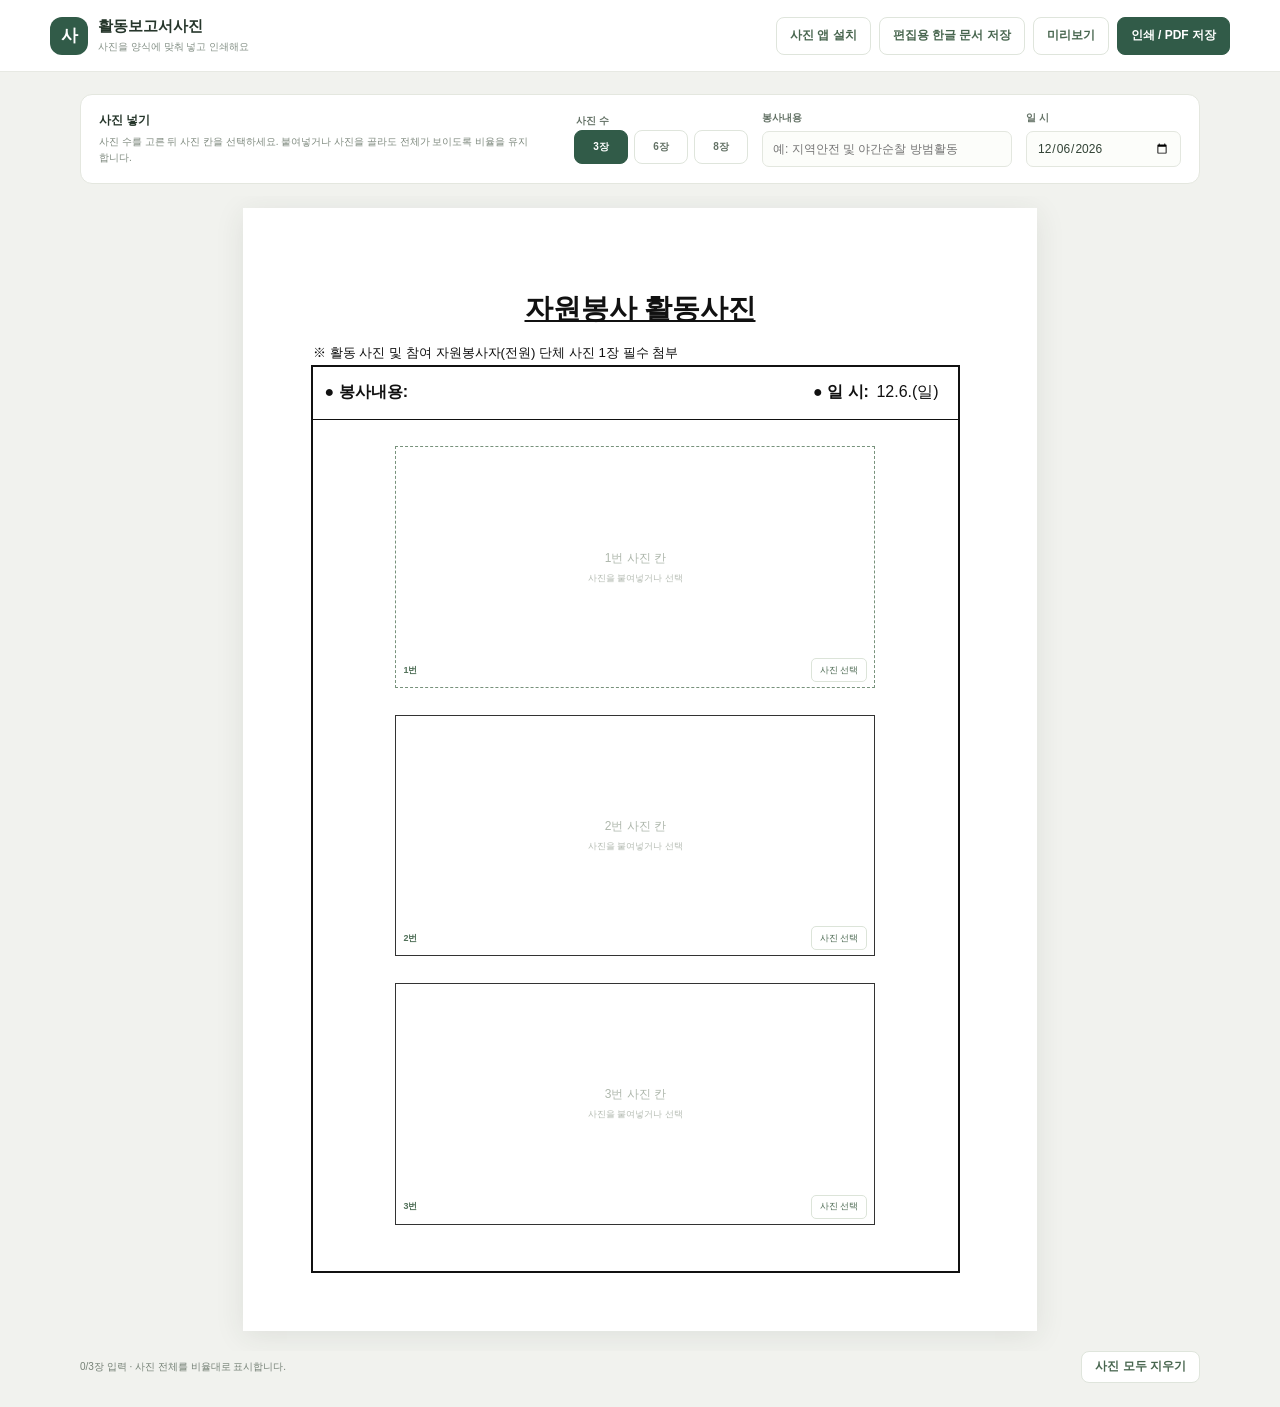
==== activity-report-photo.html @ ba4e555d "Set activity and date text to Nanum Gothic 12 pt" ====
<!doctype html>
<html lang="ko">
<head>
  <meta charset="utf-8">
  <meta name="viewport" content="width=device-width,initial-scale=1">
  <meta name="theme-color" content="#f1f2ee">
  <title>활동보고서사진</title>
  <link rel="manifest" href="./activity-report-photo-manifest.json">
  <link rel="icon" href="./photo-install/icon-192.png?v=20261103-letters" type="image/png">
  <link rel="apple-touch-icon" href="./photo-install/icon-180.png?v=20261103-letters">
  <meta name="apple-mobile-web-app-capable" content="yes">
  <meta name="apple-mobile-web-app-title" content="활동보고서사진">
  <link rel="stylesheet" href="./photo-install/install.css?v=20261103-1">
  <script defer src="./photo-install/install.js?v=20261103-1"></script>
  <style>
    *{box-sizing:border-box}body{margin:0;background:#f1f2ee;color:#26362b;font-family:Arial,"Malgun Gothic",sans-serif}.toolbar{height:72px;display:flex;align-items:center;gap:22px;padding:0 max(20px,calc((100vw - 1180px)/2));background:#fff;border-bottom:1px solid #e7e9e3}.brand{display:flex;align-items:center;gap:10px;margin-right:auto}.brand-mark{display:grid;place-items:center;width:38px;height:38px;border-radius:12px;background:#315b48;color:#fff;font-size:17px;font-weight:700}.brand b,.brand small{display:block}.brand b{font-size:15px}.brand small{margin-top:4px;color:#849086;font-size:10px}.actions{display:flex;gap:8px}.btn{min-height:38px;display:inline-flex;align-items:center;justify-content:center;gap:7px;padding:0 13px;border:1px solid #dfe5dc;border-radius:8px;background:#fff;color:#48664f;font-size:12px;font-weight:650;cursor:pointer}.btn.primary{border-color:#315b48;background:#315b48;color:#fff}.settings{width:min(1120px,calc(100% - 40px));display:flex;align-items:end;gap:14px;margin:22px auto 12px;padding:16px 18px;border:1px solid #e4e7df;border-radius:12px;background:#fff}.settings-intro{display:grid;gap:5px;align-self:center;min-width:250px;margin-right:auto}.settings-intro b{font-size:12px}.settings-intro small{max-width:430px;color:#7e897e;font-size:10px;line-height:1.6}.settings label{display:grid;gap:6px;min-width:250px}.settings label span{font-size:10px;font-weight:650;color:#647266}.settings input{height:36px;padding:0 10px;border:1px solid #e3e7df;border-radius:7px;background:#fcfdfa;color:#314235;font:inherit;font-size:12px}.settings .date{min-width:155px}.message{width:min(1120px,calc(100% - 40px));margin:0 auto 8px;color:#53745a;font-size:11px}.canvas-wrap{display:flex;justify-content:center;overflow:auto;padding:12px 18px 20px}.page{width:210mm;min-width:210mm;height:297mm;padding:20mm 18mm 15mm;background:#fff;color:#111;box-shadow:0 5px 28px #28362a18}.page h1{height:13mm;margin:0 0 2.5mm;text-align:center;font-family:"함초롬바탕","함초롱바탕","HCR Batang",Batang,"바탕",serif;font-size:21pt;line-height:13mm;text-decoration:underline;text-underline-offset:2px}.frame{height:246mm;border:2px solid #111}.heading{min-height:14mm;display:grid;grid-template-columns:minmax(0,1fr) 38mm;align-items:center;padding:1mm 1mm 1mm 3mm;border-bottom:1px solid #111;font-family:"나눔고딕","Nanum Gothic",sans-serif;font-size:12pt}.heading>div{display:flex;align-items:center;gap:2mm;min-width:0}.heading b{flex-shrink:0}.heading>div:first-child span{overflow-wrap:anywhere;white-space:normal}.heading>div:last-child{justify-content:flex-end;white-space:nowrap;padding-right:4mm}.slots{height:calc(100% - 14mm);display:flex;flex-direction:column;align-items:center;gap:7mm;padding:0}.slot{position:relative;width:127mm;height:64mm;display:grid;place-items:center;overflow:hidden;border:1px solid #333;background:#fff}.slot:first-child{margin-top:7mm}.slot:nth-child(2){height:64mm}.slot.active:not(.filled){border-style:dashed;border-color:#78927c}.slot img{display:block;width:auto;height:64mm;max-width:100%;max-height:100%;object-fit:contain}.empty{position:absolute;inset:0;display:flex;flex-direction:column;align-items:center;justify-content:center;gap:5px;color:#afb8ad}.empty span{font-size:12px}.empty small{color:#b4bbb2;font-size:9px}.slot-controls{position:absolute;left:0;right:0;bottom:0;display:flex;align-items:center;gap:5px;padding:5px 7px;background:#ffffffef}.slot-controls b{margin-right:auto;color:#52715a;font-size:9px}.slot-controls button{height:24px;padding:0 8px;border:1px solid #dce4d9;border-radius:5px;background:#fff;color:#4c6952;font-size:9px;cursor:pointer}.footer{width:min(1120px,calc(100% - 40px));display:flex;align-items:center;gap:15px;margin:0 auto 24px;color:#758176;font-size:10px}.reset{margin-left:auto;min-height:32px}.preview-bottom[hidden]{display:none}.preview-bottom{position:fixed;right:24px;bottom:20px;z-index:5;display:flex;gap:8px;padding:8px;border:1px solid #e3e7df;border-radius:12px;background:#ffffffed;box-shadow:0 5px 24px #26362416}.is-preview .settings,.is-preview .message,.is-preview .footer{display:none}.is-preview .slot.active:not(.filled){border-style:solid;border-color:#333}.is-preview .empty{display:none}
    @media(max-width:900px){.settings{flex-wrap:wrap;align-items:stretch}.settings-intro{width:100%}.settings label{flex:1;min-width:200px}.settings .date{min-width:155px}.toolbar{padding:0 14px;gap:10px}.actions{gap:5px}.btn{padding:0 9px;font-size:10px}.canvas-wrap{justify-content:flex-start}}
    .photo-count-select{display:grid;gap:7px;margin:0;padding:0;border:0;align-self:center}
    .photo-count-select legend{margin-bottom:2px;color:#647266;font-size:10px;font-weight:650}
    .photo-count-options{display:flex;gap:6px}
    .photo-count-options label{min-width:0;padding:0;border:0}
    .photo-count-options input{position:absolute;opacity:0;pointer-events:none}
    .photo-count-options span{display:inline-flex;min-width:54px;min-height:34px;align-items:center;justify-content:center;padding:0 12px;border:1px solid #dfe5dc;border-radius:8px;background:#fff;color:#48664f;font-size:12px;font-weight:650;cursor:pointer}
    .photo-count-options input:checked+span{border-color:#315b48;background:#315b48;color:#fff}
    .photo-count-options input:focus-visible+span{outline:2px solid #86a795;outline-offset:2px}
    #pages{display:contents}
    .page.grid-page{padding:20mm 18mm 15mm}
    .page.grid-page .frame{height:246mm}
    .page.grid-page .slots{height:calc(100% - 14mm);display:grid;grid-template-columns:repeat(2,minmax(0,1fr));align-content:start;gap:5mm;padding:6mm 5mm}
    .page.grid-page .slot{width:100%;height:63mm;margin-top:0}
    .page.grid-page.mode-8 .slot{height:44mm}
    .page.grid-page .slot img{width:100%;height:100%;max-width:100%;max-height:100%;object-fit:contain}
    /* The 6-photo sheet is the same table as the 8-photo sheet without its last row. */
    .page.grid-page .frame{height:auto}
    .page.grid-page .slots{height:auto;grid-auto-rows:41mm;gap:5mm 10mm;padding:6mm 10mm;border:0}
    .page.grid-page .slot{height:41mm!important;margin:0;border:1px solid #333}
    .page.grid-page .slot.active:not(.filled){background:#f7fbf7;outline:0}
    @media(max-width:640px){.photo-count-select{width:100%}.photo-count-options{width:100%}.photo-count-options label{flex:1}.photo-count-options span{width:100%}.toolbar{height:64px}.brand b{font-size:12px}.brand small{font-size:8px}.brand-mark{width:32px;height:32px}.settings{width:calc(100% - 24px);padding:13px;gap:10px}.settings label{min-width:180px}.settings .date{min-width:140px}.footer{width:calc(100% - 24px);align-items:flex-start;flex-direction:column}.reset{margin:0}}
    @media print{@page{size:A4 portrait;margin:0}body{background:#fff}.screen-only{display:none!important}.canvas-wrap{display:block;overflow:visible;padding:0}.page{width:210mm;min-width:0;height:297mm;margin:0;padding:20mm 18mm 15mm;box-shadow:none;page-break-after:always;break-after:page}.page.grid-page{width:210mm;height:297mm;margin:0;padding:20mm 18mm 15mm;page-break-after:always;break-after:page}.page.grid-page .frame{height:auto}.page:last-child{page-break-after:auto;break-after:auto}.frame{height:246mm}.empty{display:none!important}.page.grid-page .slot.active:not(.filled){outline:0}}
  .page:not(.grid-page) .frame{width:171.55mm;height:240.40mm;max-width:100%}
  .report-note{margin:0;padding-left:0.5mm;font:10pt/6mm "나눔고딕","Nanum Gothic","Malgun Gothic",sans-serif}
  </style>
</head>
<body>
  <header class="toolbar screen-only">
    <div class="brand"><span class="brand-mark">사</span><div><b>활동보고서사진</b><small>사진을 양식에 맞춰 넣고 인쇄해요</small></div></div>
    <div class="actions"><button class="btn" id="install-photo-app" type="button">사진 앱 설치</button><button class="btn" id="download-hangul">편집용 한글 문서 저장</button><button class="btn" id="preview">미리보기</button><button class="btn primary" id="print">인쇄 / PDF 저장</button></div>
  </header>
  <section class="settings screen-only">
    <div class="settings-intro"><b>사진 넣기</b><small>사진 수를 고른 뒤 사진 칸을 선택하세요. 붙여넣거나 사진을 골라도 전체가 보이도록 비율을 유지합니다.</small></div>
    <fieldset class="photo-count-select"><legend>사진 수</legend><div class="photo-count-options" role="radiogroup" aria-label="사진 수 선택"><label><input type="radio" name="photo-count" value="3" checked><span>3장</span></label><label><input type="radio" name="photo-count" value="6"><span>6장</span></label><label><input type="radio" name="photo-count" value="8"><span>8장</span></label></div></fieldset>
    <label><span>봉사내용</span><input id="activity" placeholder="예: 지역안전 및 야간순찰 방범활동"></label>
    <label class="date"><span>일 시</span><input id="date" type="date"></label>
  </section>
  <p class="message screen-only" id="message" role="status"></p>
  <div class="canvas-wrap"><div id="pages"></div></div>
  <footer class="footer screen-only"><span id="count">0/3장 입력 · 사진은 원본 비율을 유지합니다.</span><button class="btn reset" id="clear">사진 모두 지우기</button></footer>
  <div class="preview-bottom screen-only" id="preview-actions" hidden><button class="btn" id="back-to-edit">미리보기 닫기</button><button class="btn primary" id="print-preview">인쇄 / PDF 저장</button></div>
  <dialog id="photo-install-help" class="photo-install-help screen-only" aria-labelledby="photo-install-title">
    <h2 id="photo-install-title">활동보고서사진 설치</h2>
    <p id="photo-install-status" role="status"></p>
    <p>컴퓨터: Chrome 또는 Edge의 주소창 설치 아이콘이나 메뉴에서 ‘앱 설치’를 선택하세요.</p>
    <p>아이폰·아이패드: Safari에서 이 페이지를 열고 ‘공유 → 홈 화면에 추가’를 선택하세요.</p>
    <p>안드로이드: Chrome 메뉴의 ‘앱 설치’ 또는 ‘홈 화면에 추가’를 선택하세요.</p>
    <button id="photo-install-close" class="btn" type="button">닫기</button>
  </dialog>
  <script>
    (()=>{
      const pageHost=document.getElementById('pages'),activity=document.getElementById('activity'),date=document.getElementById('date'),message=document.getElementById('message'),count=document.getElementById('count');
      const countChoices=Array.from(document.querySelectorAll('input[name="photo-count"]'));
      let photos=Array(8).fill(null),active=0,preview=false,photoCount=3;
      const localDate=()=>{const d=new Date();return `${d.getFullYear()}-${String(d.getMonth()+1).padStart(2,'0')}-${String(d.getDate()).padStart(2,'0')}`};
      date.value=localDate();
      const say=text=>{message.textContent=text};
      const make=(tag,className,text)=>{const element=document.createElement(tag);if(className)element.className=className;if(text!==undefined)element.textContent=text;return element};
      const formatDate=()=>{if(!date.value)return '';const [year,month,day]=date.value.split('-').map(Number);const weekday=['일','월','화','수','목','금','토'][new Date(year,month-1,day).getDay()];return `${month}.${day}.(${weekday})`};
      const render=()=>{
        photoCount=Number(countChoices.find(choice=>choice.checked)?.value||3);
        if(active>=photoCount)active=0;
        const article=make('article',`page${photoCount===3?'':` grid-page mode-${photoCount}`}`);
        article.setAttribute('aria-label',`활동보고서 사진 ${photoCount}장 인쇄 미리보기`);
        article.append(make('h1','', '자원봉사 활동사진'));
        if(photoCount===3) article.append(make('p','report-note','※ 활동 사진 및 참여 자원봉사자(전원) 단체 사진 1장 필수 첨부'));
        const frame=make('section','frame');
        const heading=make('header','heading');
        const activityLine=make('div');activityLine.append(make('b','', '● 봉사내용:'),make('span','',activity.value));
        const dateLine=make('div');dateLine.append(make('b','', '● 일 시:'),make('span','',formatDate()));
        heading.append(activityLine,dateLine);frame.append(heading);
        const slots=make('div','slots');
        for(let index=0;index<photoCount;index++){
          const photo=photos[index],box=make('div',`slot${active===index?' active':''}${photo?' filled':''}`);
          box.addEventListener('click',()=>{active=index;render()});
          box.addEventListener('dragover',event=>event.preventDefault());
          box.addEventListener('drop',event=>{event.preventDefault();const file=Array.from(event.dataTransfer.files).find(item=>item.type.startsWith('image/'));if(file)place(file,index)});
          if(photo){const img=make('img');img.src=photo.url;img.alt=`${index+1}번 활동 사진`;box.append(img)}
          else{const empty=make('div','empty');empty.append(make('span','',`${index+1}번 사진 칸`),make('small','screen-only','사진을 붙여넣거나 선택'));box.append(empty)}
          if(!preview){
            const tools=make('div','slot-controls screen-only');tools.append(make('b','',`${index+1}번`));
            const pick=make('button','', '사진 선택');pick.addEventListener('click',event=>{event.stopPropagation();active=index;const input=document.createElement('input');input.type='file';input.accept='image/jpeg,image/png,image/webp';input.onchange=()=>{if(input.files[0])place(input.files[0],index)};input.click()});tools.append(pick);
            if(photo){const remove=make('button','', '삭제');remove.addEventListener('click',event=>{event.stopPropagation();URL.revokeObjectURL(photo.url);photos[index]=null;render()});tools.append(remove)}
            box.append(tools);
          }
          slots.append(box);
        }
        frame.append(slots);article.append(frame);pageHost.replaceChildren(article);
        const filled=photos.slice(0,photoCount).filter(Boolean).length;
        count.textContent=`${filled}/${photoCount}장 입력 · 사진 전체를 비율대로 표시합니다.`;
      };
      const place=(file,index)=>{if(!file.type.startsWith('image/'))return say('이미지 사진을 선택해 주세요.');if(photos[index])URL.revokeObjectURL(photos[index].url);photos[index]={url:URL.createObjectURL(file),name:file.name};active=index;render();say(`${index+1}번 사진 칸에 넣었습니다.`)};
      document.getElementById('download-hangul').addEventListener('click',async()=>{const button=document.getElementById('download-hangul');button.disabled=true;say('한글 문서를 만들고 있어요.');try{const {saveHangul}=await import('./photo-hwpx-export.js?v=cell-nanum12');await saveHangul({photos:photos.slice(0,photoCount),count:photoCount,activity:activity.value,date:formatDate()});say('한글 문서를 저장했어요.');}catch(error){console.error(error);say('한글 문서를 만들지 못했어요. 다시 시도해 주세요.')}finally{button.disabled=false}});
      document.addEventListener('paste',event=>{const file=Array.from(event.clipboardData.items).find(item=>item.type.startsWith('image/'))?.getAsFile();if(file){event.preventDefault();place(file,active)}});
      activity.addEventListener('input',render);date.addEventListener('input',render);countChoices.forEach(choice=>choice.addEventListener('change',()=>{active=0;render();say(`${choice.value}장 사진 양식으로 바꿨습니다.`)}));
      const toggle=()=>{preview=!preview;document.body.classList.toggle('is-preview',preview);document.getElementById('preview-actions').hidden=!preview;document.getElementById('preview').textContent=preview?'편집으로':'미리보기';render()};
      document.getElementById('preview').addEventListener('click',toggle);document.getElementById('back-to-edit').addEventListener('click',toggle);document.getElementById('print').addEventListener('click',()=>window.print());document.getElementById('print-preview').addEventListener('click',()=>window.print());
      document.getElementById('clear').addEventListener('click',()=>{photos.forEach(photo=>photo&&URL.revokeObjectURL(photo.url));photos=Array(8).fill(null);render();say('사진을 모두 지웠습니다.')});
      render();
    })();
  </script>
</body>
</html>
---- photo-install/install.css ----
.photo-install-help{width:min(440px,calc(100vw - 32px));padding:24px;border:1px solid #d6e0d8;border-radius:14px;color:#26362b;background:#fff;box-shadow:0 16px 60px #162c2840}.photo-install-help::backdrop{background:#142c2780}.photo-install-help h2{margin:0 0 12px;font-size:20px}.photo-install-help p{font-size:14px;line-height:1.7}.photo-install-help .btn{margin-top:8px}.photo-install-help:focus-visible{outline:2px solid #315b48}
.btn#install-photo-app[hidden]{display:none}
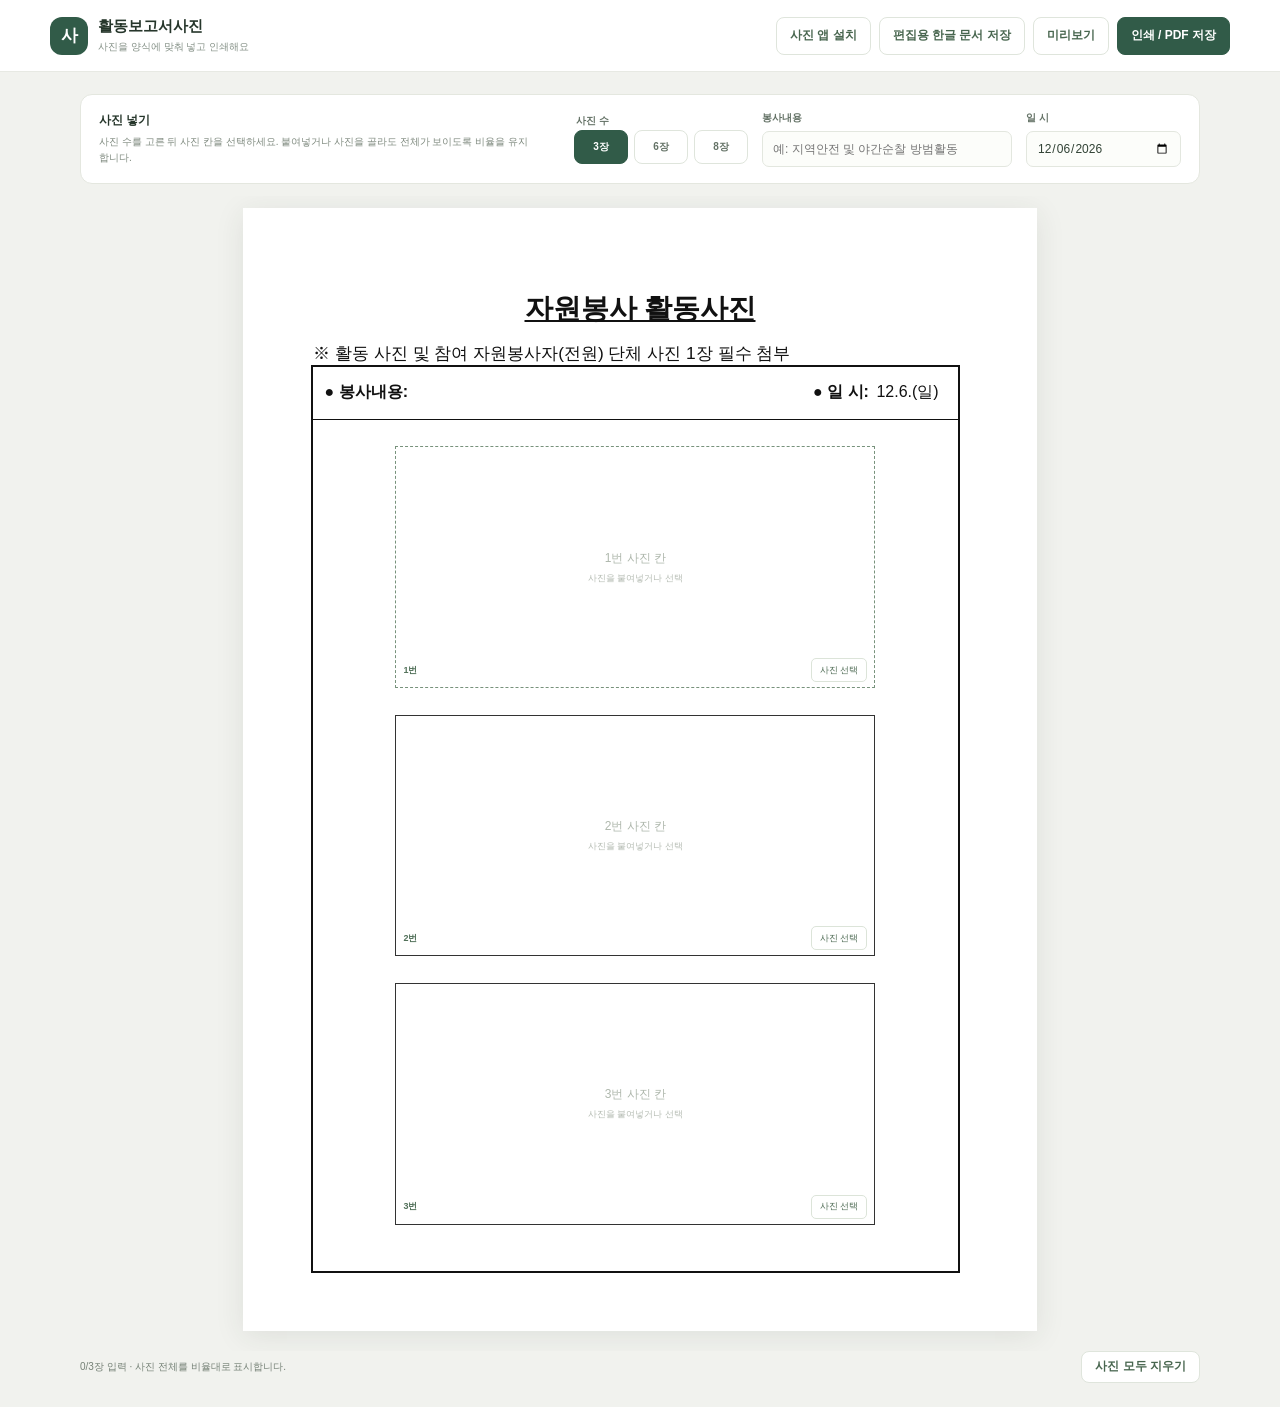
==== commit cca2c8b0: "Use Nanum Gothic 13 pt for the required group photo note" ====
--- a/activity-report-photo.html
+++ b/activity-report-photo.html
@@ -38,7 +38,7 @@
     @media(max-width:640px){.photo-count-select{width:100%}.photo-count-options{width:100%}.photo-count-options label{flex:1}.photo-count-options span{width:100%}.toolbar{height:64px}.brand b{font-size:12px}.brand small{font-size:8px}.brand-mark{width:32px;height:32px}.settings{width:calc(100% - 24px);padding:13px;gap:10px}.settings label{min-width:180px}.settings .date{min-width:140px}.footer{width:calc(100% - 24px);align-items:flex-start;flex-direction:column}.reset{margin:0}}
     @media print{@page{size:A4 portrait;margin:0}body{background:#fff}.screen-only{display:none!important}.canvas-wrap{display:block;overflow:visible;padding:0}.page{width:210mm;min-width:0;height:297mm;margin:0;padding:20mm 18mm 15mm;box-shadow:none;page-break-after:always;break-after:page}.page.grid-page{width:210mm;height:297mm;margin:0;padding:20mm 18mm 15mm;page-break-after:always;break-after:page}.page.grid-page .frame{height:auto}.page:last-child{page-break-after:auto;break-after:auto}.frame{height:246mm}.empty{display:none!important}.page.grid-page .slot.active:not(.filled){outline:0}}
   .page:not(.grid-page) .frame{width:171.55mm;height:240.40mm;max-width:100%}
-  .report-note{margin:0;padding-left:0.5mm;font:10pt/6mm "나눔고딕","Nanum Gothic","Malgun Gothic",sans-serif}
+  .report-note{margin:0;padding-left:0.5mm;font:13pt/6mm "나눔고딕","Nanum Gothic","Malgun Gothic",sans-serif}
   </style>
 </head>
 <body>
@@ -107,7 +107,7 @@
         count.textContent=`${filled}/${photoCount}장 입력 · 사진 전체를 비율대로 표시합니다.`;
       };
       const place=(file,index)=>{if(!file.type.startsWith('image/'))return say('이미지 사진을 선택해 주세요.');if(photos[index])URL.revokeObjectURL(photos[index].url);photos[index]={url:URL.createObjectURL(file),name:file.name};active=index;render();say(`${index+1}번 사진 칸에 넣었습니다.`)};
-      document.getElementById('download-hangul').addEventListener('click',async()=>{const button=document.getElementById('download-hangul');button.disabled=true;say('한글 문서를 만들고 있어요.');try{const {saveHangul}=await import('./photo-hwpx-export.js?v=cell-nanum12');await saveHangul({photos:photos.slice(0,photoCount),count:photoCount,activity:activity.value,date:formatDate()});say('한글 문서를 저장했어요.');}catch(error){console.error(error);say('한글 문서를 만들지 못했어요. 다시 시도해 주세요.')}finally{button.disabled=false}});
+      document.getElementById('download-hangul').addEventListener('click',async()=>{const button=document.getElementById('download-hangul');button.disabled=true;say('한글 문서를 만들고 있어요.');try{const {saveHangul}=await import('./photo-hwpx-export.js?v=cell-note13pt');await saveHangul({photos:photos.slice(0,photoCount),count:photoCount,activity:activity.value,date:formatDate()});say('한글 문서를 저장했어요.');}catch(error){console.error(error);say('한글 문서를 만들지 못했어요. 다시 시도해 주세요.')}finally{button.disabled=false}});
       document.addEventListener('paste',event=>{const file=Array.from(event.clipboardData.items).find(item=>item.type.startsWith('image/'))?.getAsFile();if(file){event.preventDefault();place(file,active)}});
       activity.addEventListener('input',render);date.addEventListener('input',render);countChoices.forEach(choice=>choice.addEventListener('change',()=>{active=0;render();say(`${choice.value}장 사진 양식으로 바꿨습니다.`)}));
       const toggle=()=>{preview=!preview;document.body.classList.toggle('is-preview',preview);document.getElementById('preview-actions').hidden=!preview;document.getElementById('preview').textContent=preview?'편집으로':'미리보기';render()};
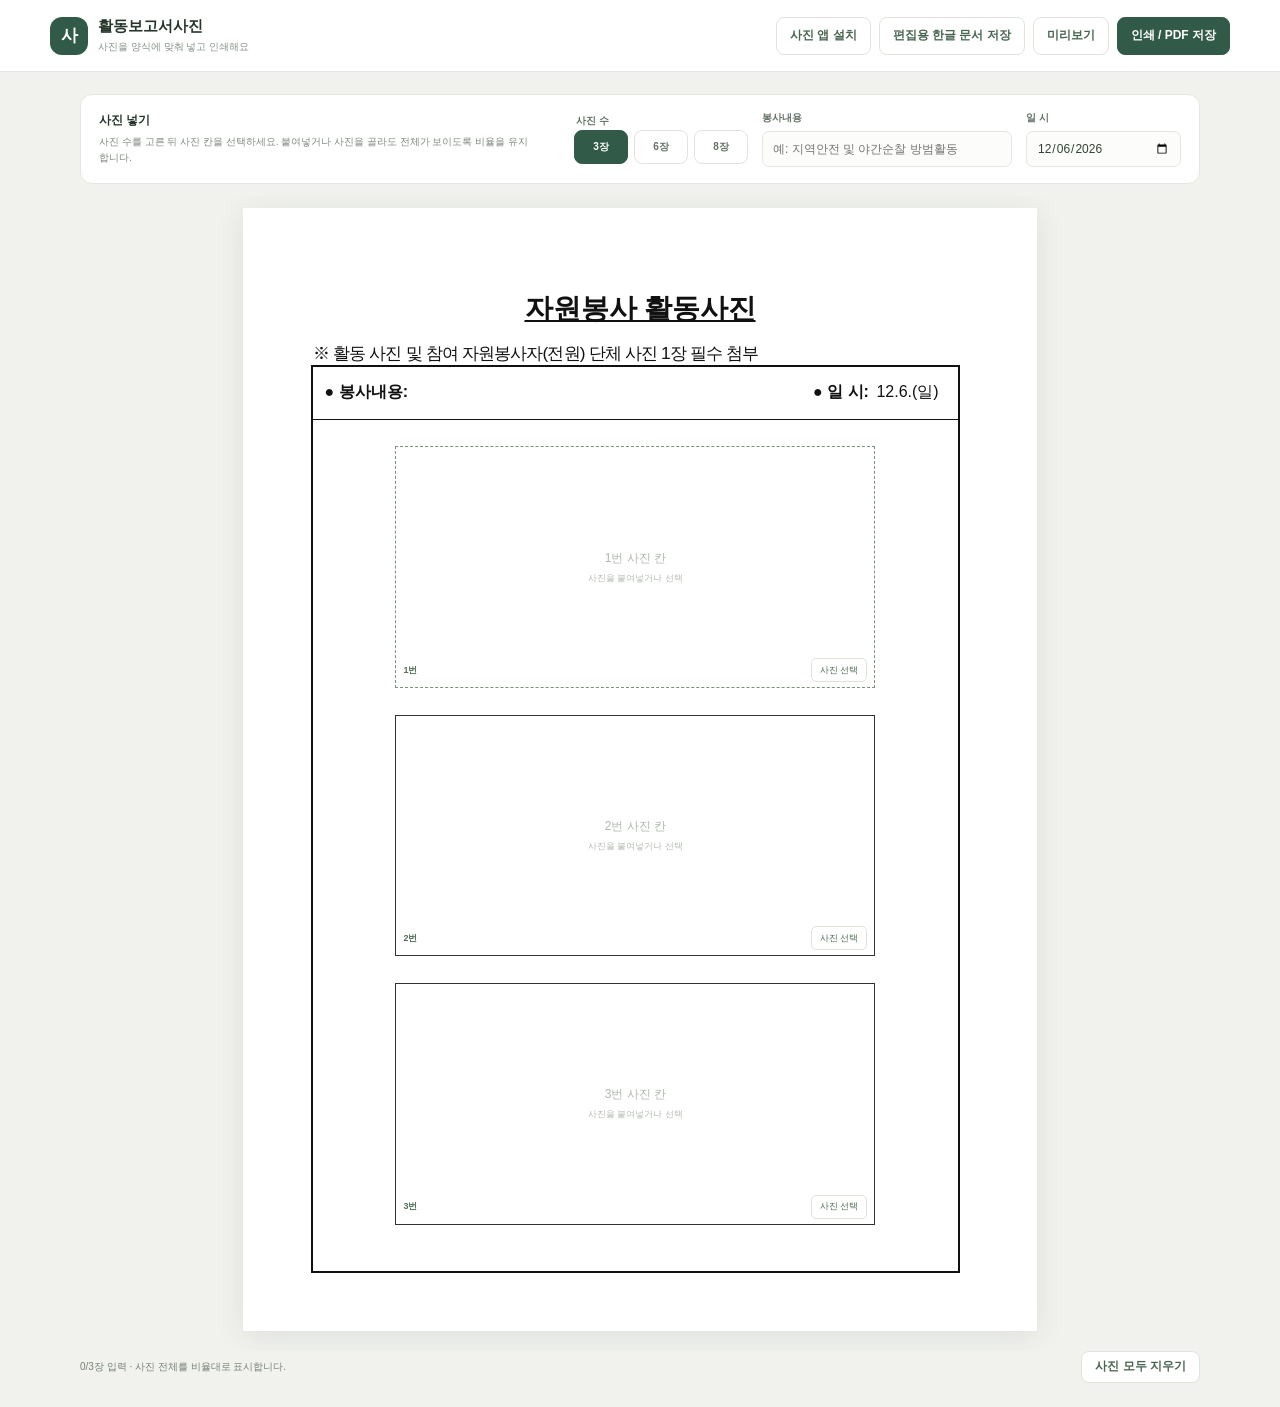
==== commit c3c3f0c4: "Match attachment note tracking to the original activity photo form" ====
--- a/activity-report-photo.html
+++ b/activity-report-photo.html
@@ -38,7 +38,7 @@
     @media(max-width:640px){.photo-count-select{width:100%}.photo-count-options{width:100%}.photo-count-options label{flex:1}.photo-count-options span{width:100%}.toolbar{height:64px}.brand b{font-size:12px}.brand small{font-size:8px}.brand-mark{width:32px;height:32px}.settings{width:calc(100% - 24px);padding:13px;gap:10px}.settings label{min-width:180px}.settings .date{min-width:140px}.footer{width:calc(100% - 24px);align-items:flex-start;flex-direction:column}.reset{margin:0}}
     @media print{@page{size:A4 portrait;margin:0}body{background:#fff}.screen-only{display:none!important}.canvas-wrap{display:block;overflow:visible;padding:0}.page{width:210mm;min-width:0;height:297mm;margin:0;padding:20mm 18mm 15mm;box-shadow:none;page-break-after:always;break-after:page}.page.grid-page{width:210mm;height:297mm;margin:0;padding:20mm 18mm 15mm;page-break-after:always;break-after:page}.page.grid-page .frame{height:auto}.page:last-child{page-break-after:auto;break-after:auto}.frame{height:246mm}.empty{display:none!important}.page.grid-page .slot.active:not(.filled){outline:0}}
   .page:not(.grid-page) .frame{width:171.55mm;height:240.40mm;max-width:100%}
-  .report-note{margin:0;padding-left:0.5mm;font:13pt/6mm "나눔고딕","Nanum Gothic","Malgun Gothic",sans-serif}
+  .report-note{letter-spacing:-0.05em;margin:0;padding-left:0.5mm;font:13pt/6mm "나눔고딕","Nanum Gothic","Malgun Gothic",sans-serif}
   </style>
 </head>
 <body>
@@ -80,7 +80,7 @@
         const article=make('article',`page${photoCount===3?'':` grid-page mode-${photoCount}`}`);
         article.setAttribute('aria-label',`활동보고서 사진 ${photoCount}장 인쇄 미리보기`);
         article.append(make('h1','', '자원봉사 활동사진'));
-        if(photoCount===3) article.append(make('p','report-note','※ 활동 사진 및 참여 자원봉사자(전원) 단체 사진 1장 필수 첨부'));
+        article.append(make('p','report-note','※ 활동 사진 및 참여 자원봉사자(전원) 단체 사진 1장 필수 첨부'));
         const frame=make('section','frame');
         const heading=make('header','heading');
         const activityLine=make('div');activityLine.append(make('b','', '● 봉사내용:'),make('span','',activity.value));
@@ -107,7 +107,7 @@
         count.textContent=`${filled}/${photoCount}장 입력 · 사진 전체를 비율대로 표시합니다.`;
       };
       const place=(file,index)=>{if(!file.type.startsWith('image/'))return say('이미지 사진을 선택해 주세요.');if(photos[index])URL.revokeObjectURL(photos[index].url);photos[index]={url:URL.createObjectURL(file),name:file.name};active=index;render();say(`${index+1}번 사진 칸에 넣었습니다.`)};
-      document.getElementById('download-hangul').addEventListener('click',async()=>{const button=document.getElementById('download-hangul');button.disabled=true;say('한글 문서를 만들고 있어요.');try{const {saveHangul}=await import('./photo-hwpx-export.js?v=cell-note13pt');await saveHangul({photos:photos.slice(0,photoCount),count:photoCount,activity:activity.value,date:formatDate()});say('한글 문서를 저장했어요.');}catch(error){console.error(error);say('한글 문서를 만들지 못했어요. 다시 시도해 주세요.')}finally{button.disabled=false}});
+      document.getElementById('download-hangul').addEventListener('click',async()=>{const button=document.getElementById('download-hangul');button.disabled=true;say('한글 문서를 만들고 있어요.');try{const {saveHangul}=await import('./photo-hwpx-export.js?v=cell-originalnote5');await saveHangul({photos:photos.slice(0,photoCount),count:photoCount,activity:activity.value,date:formatDate()});say('한글 문서를 저장했어요.');}catch(error){console.error(error);say('한글 문서를 만들지 못했어요. 다시 시도해 주세요.')}finally{button.disabled=false}});
       document.addEventListener('paste',event=>{const file=Array.from(event.clipboardData.items).find(item=>item.type.startsWith('image/'))?.getAsFile();if(file){event.preventDefault();place(file,active)}});
       activity.addEventListener('input',render);date.addEventListener('input',render);countChoices.forEach(choice=>choice.addEventListener('change',()=>{active=0;render();say(`${choice.value}장 사진 양식으로 바꿨습니다.`)}));
       const toggle=()=>{preview=!preview;document.body.classList.toggle('is-preview',preview);document.getElementById('preview-actions').hidden=!preview;document.getElementById('preview').textContent=preview?'편집으로':'미리보기';render()};
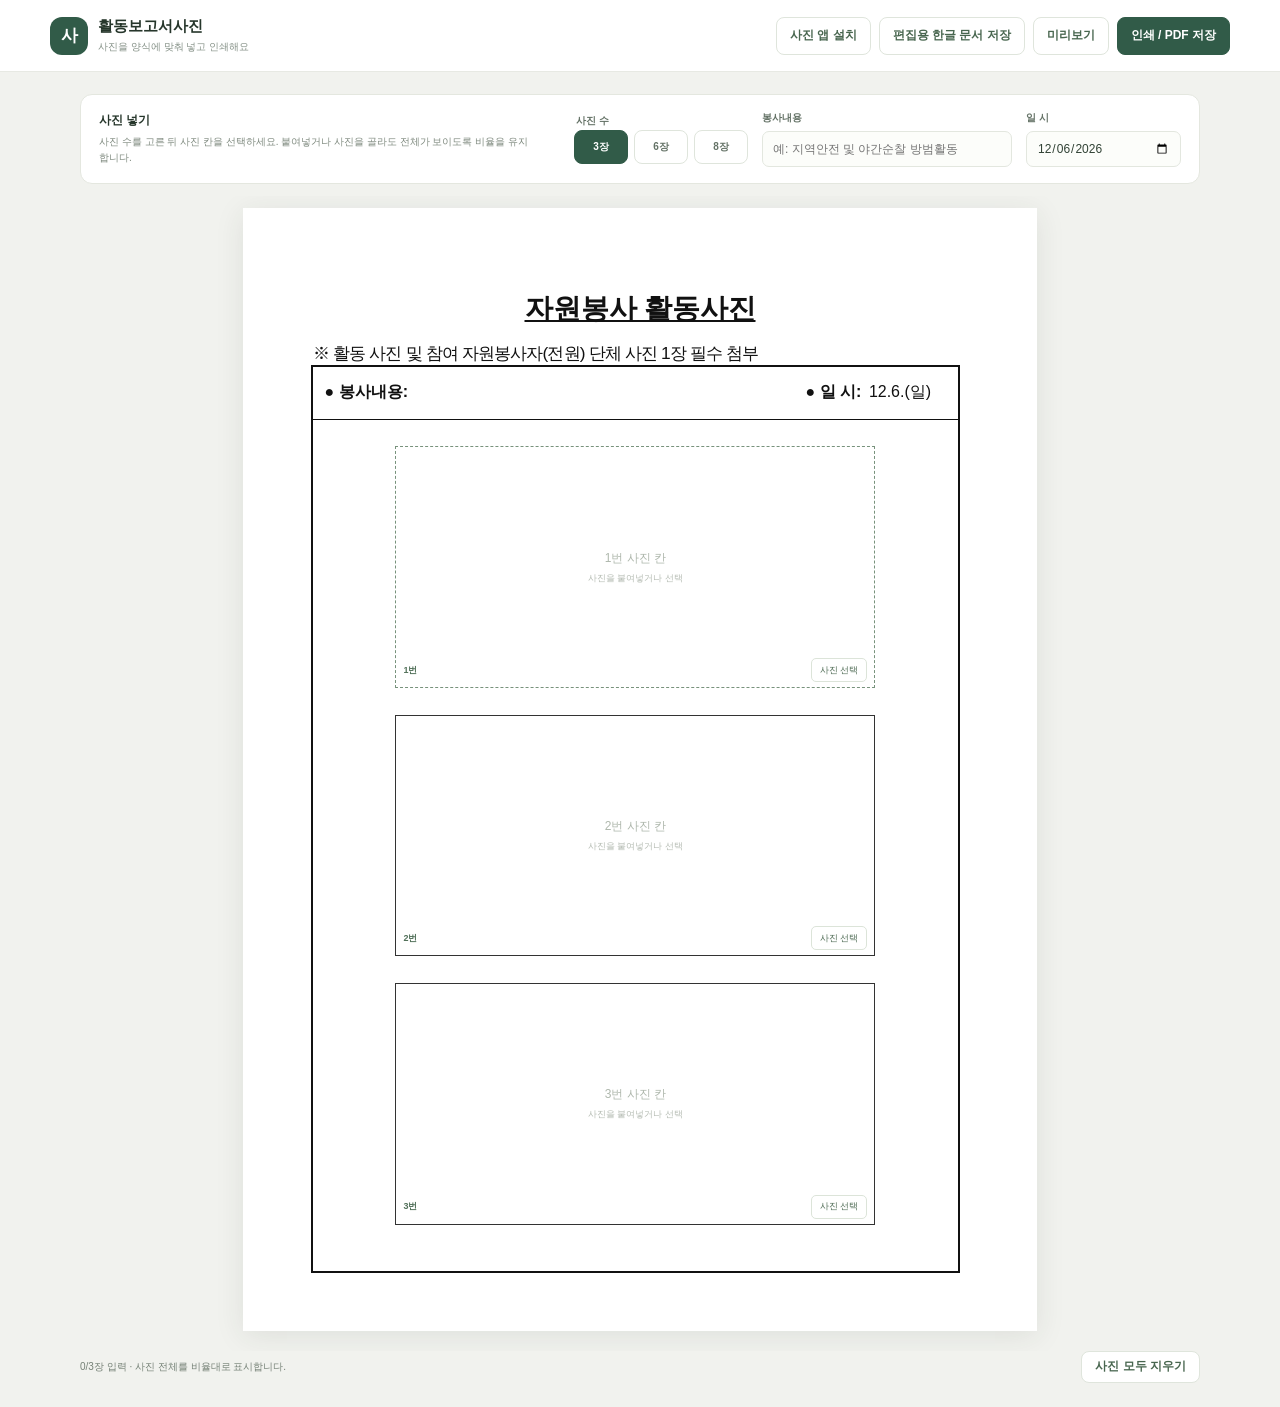
==== commit d1ba81b5: "Keep the activity report date on one line in Hangul exports" ====
--- a/activity-report-photo.html
+++ b/activity-report-photo.html
@@ -13,7 +13,7 @@
   <link rel="stylesheet" href="./photo-install/install.css?v=20261103-1">
   <script defer src="./photo-install/install.js?v=20261103-1"></script>
   <style>
-    *{box-sizing:border-box}body{margin:0;background:#f1f2ee;color:#26362b;font-family:Arial,"Malgun Gothic",sans-serif}.toolbar{height:72px;display:flex;align-items:center;gap:22px;padding:0 max(20px,calc((100vw - 1180px)/2));background:#fff;border-bottom:1px solid #e7e9e3}.brand{display:flex;align-items:center;gap:10px;margin-right:auto}.brand-mark{display:grid;place-items:center;width:38px;height:38px;border-radius:12px;background:#315b48;color:#fff;font-size:17px;font-weight:700}.brand b,.brand small{display:block}.brand b{font-size:15px}.brand small{margin-top:4px;color:#849086;font-size:10px}.actions{display:flex;gap:8px}.btn{min-height:38px;display:inline-flex;align-items:center;justify-content:center;gap:7px;padding:0 13px;border:1px solid #dfe5dc;border-radius:8px;background:#fff;color:#48664f;font-size:12px;font-weight:650;cursor:pointer}.btn.primary{border-color:#315b48;background:#315b48;color:#fff}.settings{width:min(1120px,calc(100% - 40px));display:flex;align-items:end;gap:14px;margin:22px auto 12px;padding:16px 18px;border:1px solid #e4e7df;border-radius:12px;background:#fff}.settings-intro{display:grid;gap:5px;align-self:center;min-width:250px;margin-right:auto}.settings-intro b{font-size:12px}.settings-intro small{max-width:430px;color:#7e897e;font-size:10px;line-height:1.6}.settings label{display:grid;gap:6px;min-width:250px}.settings label span{font-size:10px;font-weight:650;color:#647266}.settings input{height:36px;padding:0 10px;border:1px solid #e3e7df;border-radius:7px;background:#fcfdfa;color:#314235;font:inherit;font-size:12px}.settings .date{min-width:155px}.message{width:min(1120px,calc(100% - 40px));margin:0 auto 8px;color:#53745a;font-size:11px}.canvas-wrap{display:flex;justify-content:center;overflow:auto;padding:12px 18px 20px}.page{width:210mm;min-width:210mm;height:297mm;padding:20mm 18mm 15mm;background:#fff;color:#111;box-shadow:0 5px 28px #28362a18}.page h1{height:13mm;margin:0 0 2.5mm;text-align:center;font-family:"함초롬바탕","함초롱바탕","HCR Batang",Batang,"바탕",serif;font-size:21pt;line-height:13mm;text-decoration:underline;text-underline-offset:2px}.frame{height:246mm;border:2px solid #111}.heading{min-height:14mm;display:grid;grid-template-columns:minmax(0,1fr) 38mm;align-items:center;padding:1mm 1mm 1mm 3mm;border-bottom:1px solid #111;font-family:"나눔고딕","Nanum Gothic",sans-serif;font-size:12pt}.heading>div{display:flex;align-items:center;gap:2mm;min-width:0}.heading b{flex-shrink:0}.heading>div:first-child span{overflow-wrap:anywhere;white-space:normal}.heading>div:last-child{justify-content:flex-end;white-space:nowrap;padding-right:4mm}.slots{height:calc(100% - 14mm);display:flex;flex-direction:column;align-items:center;gap:7mm;padding:0}.slot{position:relative;width:127mm;height:64mm;display:grid;place-items:center;overflow:hidden;border:1px solid #333;background:#fff}.slot:first-child{margin-top:7mm}.slot:nth-child(2){height:64mm}.slot.active:not(.filled){border-style:dashed;border-color:#78927c}.slot img{display:block;width:auto;height:64mm;max-width:100%;max-height:100%;object-fit:contain}.empty{position:absolute;inset:0;display:flex;flex-direction:column;align-items:center;justify-content:center;gap:5px;color:#afb8ad}.empty span{font-size:12px}.empty small{color:#b4bbb2;font-size:9px}.slot-controls{position:absolute;left:0;right:0;bottom:0;display:flex;align-items:center;gap:5px;padding:5px 7px;background:#ffffffef}.slot-controls b{margin-right:auto;color:#52715a;font-size:9px}.slot-controls button{height:24px;padding:0 8px;border:1px solid #dce4d9;border-radius:5px;background:#fff;color:#4c6952;font-size:9px;cursor:pointer}.footer{width:min(1120px,calc(100% - 40px));display:flex;align-items:center;gap:15px;margin:0 auto 24px;color:#758176;font-size:10px}.reset{margin-left:auto;min-height:32px}.preview-bottom[hidden]{display:none}.preview-bottom{position:fixed;right:24px;bottom:20px;z-index:5;display:flex;gap:8px;padding:8px;border:1px solid #e3e7df;border-radius:12px;background:#ffffffed;box-shadow:0 5px 24px #26362416}.is-preview .settings,.is-preview .message,.is-preview .footer{display:none}.is-preview .slot.active:not(.filled){border-style:solid;border-color:#333}.is-preview .empty{display:none}
+    *{box-sizing:border-box}body{margin:0;background:#f1f2ee;color:#26362b;font-family:Arial,"Malgun Gothic",sans-serif}.toolbar{height:72px;display:flex;align-items:center;gap:22px;padding:0 max(20px,calc((100vw - 1180px)/2));background:#fff;border-bottom:1px solid #e7e9e3}.brand{display:flex;align-items:center;gap:10px;margin-right:auto}.brand-mark{display:grid;place-items:center;width:38px;height:38px;border-radius:12px;background:#315b48;color:#fff;font-size:17px;font-weight:700}.brand b,.brand small{display:block}.brand b{font-size:15px}.brand small{margin-top:4px;color:#849086;font-size:10px}.actions{display:flex;gap:8px}.btn{min-height:38px;display:inline-flex;align-items:center;justify-content:center;gap:7px;padding:0 13px;border:1px solid #dfe5dc;border-radius:8px;background:#fff;color:#48664f;font-size:12px;font-weight:650;cursor:pointer}.btn.primary{border-color:#315b48;background:#315b48;color:#fff}.settings{width:min(1120px,calc(100% - 40px));display:flex;align-items:end;gap:14px;margin:22px auto 12px;padding:16px 18px;border:1px solid #e4e7df;border-radius:12px;background:#fff}.settings-intro{display:grid;gap:5px;align-self:center;min-width:250px;margin-right:auto}.settings-intro b{font-size:12px}.settings-intro small{max-width:430px;color:#7e897e;font-size:10px;line-height:1.6}.settings label{display:grid;gap:6px;min-width:250px}.settings label span{font-size:10px;font-weight:650;color:#647266}.settings input{height:36px;padding:0 10px;border:1px solid #e3e7df;border-radius:7px;background:#fcfdfa;color:#314235;font:inherit;font-size:12px}.settings .date{min-width:155px}.message{width:min(1120px,calc(100% - 40px));margin:0 auto 8px;color:#53745a;font-size:11px}.canvas-wrap{display:flex;justify-content:center;overflow:auto;padding:12px 18px 20px}.page{width:210mm;min-width:210mm;height:297mm;padding:20mm 18mm 15mm;background:#fff;color:#111;box-shadow:0 5px 28px #28362a18}.page h1{height:13mm;margin:0 0 2.5mm;text-align:center;font-family:"함초롬바탕","함초롱바탕","HCR Batang",Batang,"바탕",serif;font-size:21pt;line-height:13mm;text-decoration:underline;text-underline-offset:2px}.frame{height:246mm;border:2px solid #111}.heading{min-height:14mm;display:grid;grid-template-columns:minmax(0,1fr) 46mm;align-items:center;padding:1mm 1mm 1mm 3mm;border-bottom:1px solid #111;font-family:"나눔고딕","Nanum Gothic",sans-serif;font-size:12pt}.heading>div{display:flex;align-items:center;gap:2mm;min-width:0}.heading b{flex-shrink:0}.heading>div:first-child span{overflow-wrap:anywhere;white-space:normal}.heading>div:last-child{justify-content:flex-end;white-space:nowrap;padding-right:6mm}.slots{height:calc(100% - 14mm);display:flex;flex-direction:column;align-items:center;gap:7mm;padding:0}.slot{position:relative;width:127mm;height:64mm;display:grid;place-items:center;overflow:hidden;border:1px solid #333;background:#fff}.slot:first-child{margin-top:7mm}.slot:nth-child(2){height:64mm}.slot.active:not(.filled){border-style:dashed;border-color:#78927c}.slot img{display:block;width:auto;height:64mm;max-width:100%;max-height:100%;object-fit:contain}.empty{position:absolute;inset:0;display:flex;flex-direction:column;align-items:center;justify-content:center;gap:5px;color:#afb8ad}.empty span{font-size:12px}.empty small{color:#b4bbb2;font-size:9px}.slot-controls{position:absolute;left:0;right:0;bottom:0;display:flex;align-items:center;gap:5px;padding:5px 7px;background:#ffffffef}.slot-controls b{margin-right:auto;color:#52715a;font-size:9px}.slot-controls button{height:24px;padding:0 8px;border:1px solid #dce4d9;border-radius:5px;background:#fff;color:#4c6952;font-size:9px;cursor:pointer}.footer{width:min(1120px,calc(100% - 40px));display:flex;align-items:center;gap:15px;margin:0 auto 24px;color:#758176;font-size:10px}.reset{margin-left:auto;min-height:32px}.preview-bottom[hidden]{display:none}.preview-bottom{position:fixed;right:24px;bottom:20px;z-index:5;display:flex;gap:8px;padding:8px;border:1px solid #e3e7df;border-radius:12px;background:#ffffffed;box-shadow:0 5px 24px #26362416}.is-preview .settings,.is-preview .message,.is-preview .footer{display:none}.is-preview .slot.active:not(.filled){border-style:solid;border-color:#333}.is-preview .empty{display:none}
     @media(max-width:900px){.settings{flex-wrap:wrap;align-items:stretch}.settings-intro{width:100%}.settings label{flex:1;min-width:200px}.settings .date{min-width:155px}.toolbar{padding:0 14px;gap:10px}.actions{gap:5px}.btn{padding:0 9px;font-size:10px}.canvas-wrap{justify-content:flex-start}}
     .photo-count-select{display:grid;gap:7px;margin:0;padding:0;border:0;align-self:center}
     .photo-count-select legend{margin-bottom:2px;color:#647266;font-size:10px;font-weight:650}
@@ -74,6 +74,7 @@
       const say=text=>{message.textContent=text};
       const make=(tag,className,text)=>{const element=document.createElement(tag);if(className)element.className=className;if(text!==undefined)element.textContent=text;return element};
       const formatDate=()=>{if(!date.value)return '';const [year,month,day]=date.value.split('-').map(Number);const weekday=['일','월','화','수','목','금','토'][new Date(year,month-1,day).getDay()];return `${month}.${day}.(${weekday})`};
+      const fileDate=()=>{if(!date.value)return '';const [year,month,day]=date.value.split('-').map(Number);return `${year}.${String(month).padStart(2,'0')}.${String(day).padStart(2,'0')}.(${['일','월','화','수','목','금','토'][new Date(year,month-1,day).getDay()]})`};
       const render=()=>{
         photoCount=Number(countChoices.find(choice=>choice.checked)?.value||3);
         if(active>=photoCount)active=0;
@@ -107,7 +108,7 @@
         count.textContent=`${filled}/${photoCount}장 입력 · 사진 전체를 비율대로 표시합니다.`;
       };
       const place=(file,index)=>{if(!file.type.startsWith('image/'))return say('이미지 사진을 선택해 주세요.');if(photos[index])URL.revokeObjectURL(photos[index].url);photos[index]={url:URL.createObjectURL(file),name:file.name};active=index;render();say(`${index+1}번 사진 칸에 넣었습니다.`)};
-      document.getElementById('download-hangul').addEventListener('click',async()=>{const button=document.getElementById('download-hangul');button.disabled=true;say('한글 문서를 만들고 있어요.');try{const {saveHangul}=await import('./photo-hwpx-export.js?v=cell-originalnote5');await saveHangul({photos:photos.slice(0,photoCount),count:photoCount,activity:activity.value,date:formatDate()});say('한글 문서를 저장했어요.');}catch(error){console.error(error);say('한글 문서를 만들지 못했어요. 다시 시도해 주세요.')}finally{button.disabled=false}});
+      document.getElementById('download-hangul').addEventListener('click',async()=>{const button=document.getElementById('download-hangul');button.disabled=true;say('한글 문서를 만들고 있어요.');try{const {saveHangul}=await import('./photo-hwpx-export.js?v=cell-datefit7');await saveHangul({photos:photos.slice(0,photoCount),count:photoCount,activity:activity.value.trim(),date:formatDate(),fileDate:fileDate()});say('한글 문서를 저장했어요.');}catch(error){console.error(error);say('한글 문서를 만들지 못했어요. 다시 시도해 주세요.')}finally{button.disabled=false}});
       document.addEventListener('paste',event=>{const file=Array.from(event.clipboardData.items).find(item=>item.type.startsWith('image/'))?.getAsFile();if(file){event.preventDefault();place(file,active)}});
       activity.addEventListener('input',render);date.addEventListener('input',render);countChoices.forEach(choice=>choice.addEventListener('change',()=>{active=0;render();say(`${choice.value}장 사진 양식으로 바꿨습니다.`)}));
       const toggle=()=>{preview=!preview;document.body.classList.toggle('is-preview',preview);document.getElementById('preview-actions').hidden=!preview;document.getElementById('preview').textContent=preview?'편집으로':'미리보기';render()};
